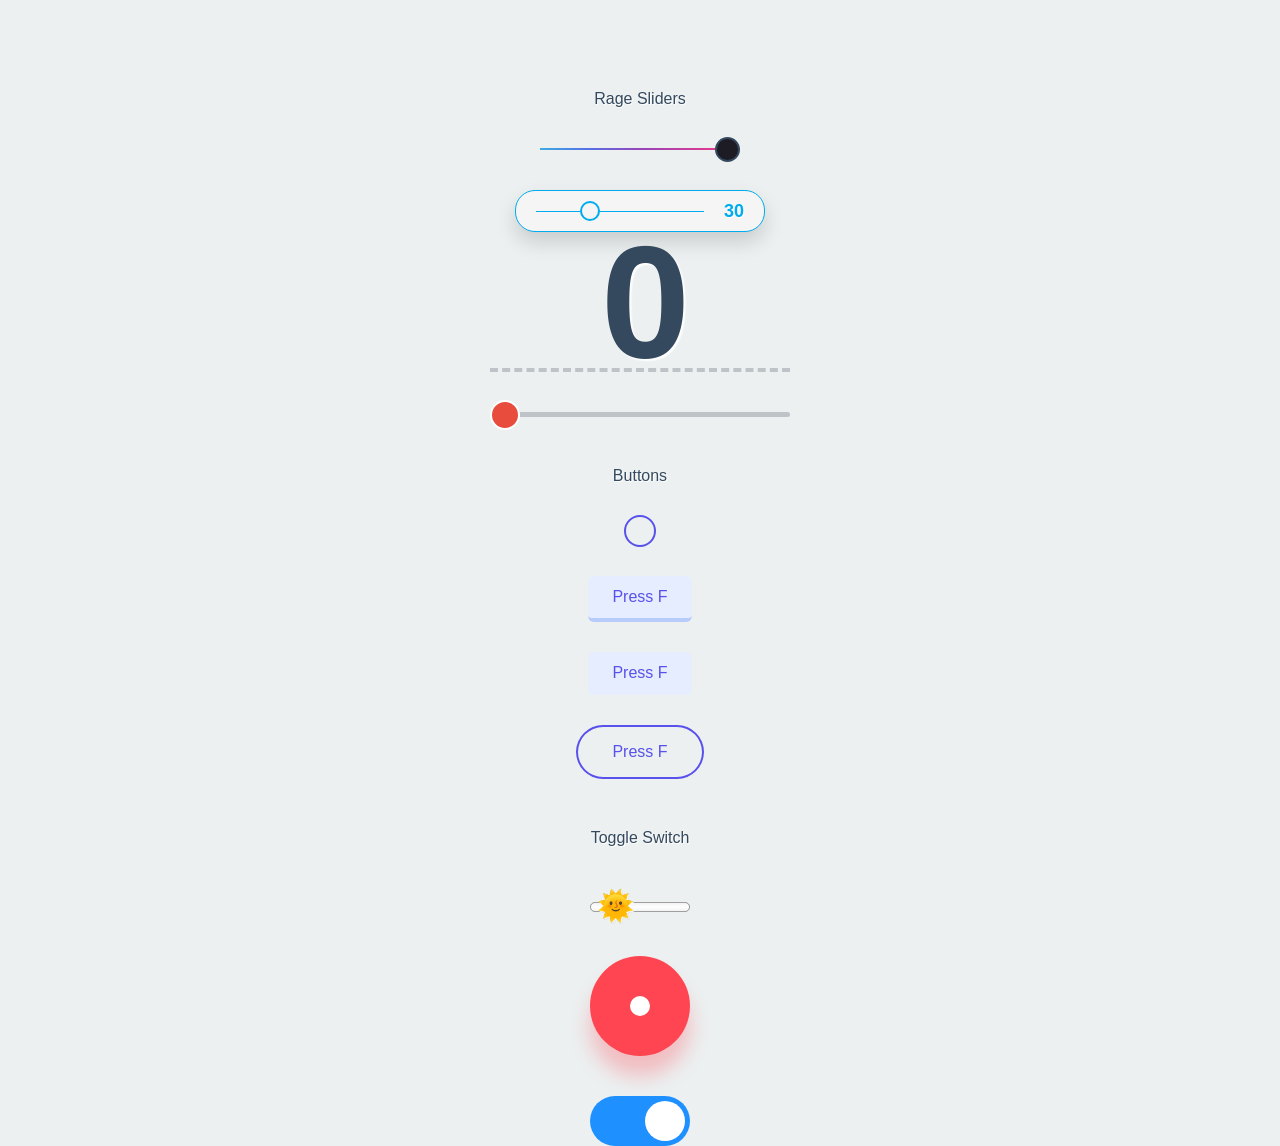
==== ui.html @ 4f842dd5 "Add files via upload" ====
<!DOCTYPE html>
<html lang="en">
<head>
    <meta charset="UTF-8">
    <meta name="viewport" content="width=device-width, initial-scale=1.0">
    <link rel="stylesheet" href="css/destyle.css">
    <link rel="stylesheet" href="css/ui.css">
    <title>Document</title>
</head>
<body>
    
    <div class="container">
        <h1>Rage Sliders</h1>
        <div class="range-container">
            <input type="range" min="-100" max="0" value="0" class="range blue"/>
        </div>
        <div class="slider">
            <input type="range" id="rageslider" min="0" max="100" value="30" oninput="slider()">
            <p id="rangeValue">30</p>
        </div>
        <div class="value-slider-container" id="value-slider-container">
            <div class="value-slider">0</div>
            <input type="range" min="0" max="10" step="1" value="0">
        </div>
        <h1>Buttons </h1>
        <button class="radiusPulse"></button>
        <div class="pressDownButton-container">
            <button type="submit" class="pressDownButton">Press F</button>
        </div>
        <button class="circleScaleBtn">Press F</button>
        <button class="magnifyBorder">Press F</button>
        <h1>Toggle Switch </h1>
        <div class="toggle-container">
        <label class="toggle sun-moon">
            <input type="checkbox" class="toggle-checkbox">
            <div class="toggle-btn"></div>
        </label>
         </div>
         <div class="nice-but">
            <input type="checkbox" id="togglei" />
            <label for="togglei" class="toggleWrapper">
                <div class="togglei"></div>
              </label>
            </div>
            <label class="toggle-control">
                <input type="checkbox" checked="checked">
                <span class="control"></span>
              </label>
              
    </div>
<script>
    function slider(){
           rageSlider = document.querySelector('#rageslider').value
           document.querySelector("#rangeValue").innerText = rageSlider
    }
</script>
<script src="js/bluered.js"></script>
<script src="js/valueslider.js"></script>
</body>
</html>
---- css/destyle.css ----
/*! destyle.css v2.0.2 | MIT License | https://github.com/nicolas-cusan/destyle.css */

/* Reset box-model and set borders */
/* ============================================ */

*,
::before,
::after {
  box-sizing: border-box;
  border-style: solid;
  border-width: 0;
}

/* Document */
/* ============================================ */

/**
 * 1. Correct the line height in all browsers.
 * 2. Prevent adjustments of font size after orientation changes in iOS.
 * 3. Remove gray overlay on links for iOS.
 */

html {
  line-height: 1.15; /* 1 */
  -webkit-text-size-adjust: 100%; /* 2 */
  -webkit-tap-highlight-color: transparent; /* 3*/
}

/* Sections */
/* ============================================ */

/**
 * Remove the margin in all browsers.
 */

body {
  margin: 0;
}

/**
 * Render the `main` element consistently in IE.
 */

main {
  display: block;
}

/* Vertical rhythm */
/* ============================================ */

p,
table,
blockquote,
address,
pre,
iframe,
form,
figure,
dl {
  margin: 0;
}

/* Headings */
/* ============================================ */

h1,
h2,
h3,
h4,
h5,
h6 {
  font-size: inherit;
  line-height: inherit;
  font-weight: inherit;
  margin: 0;
}

/* Lists (enumeration) */
/* ============================================ */

ul,
ol {
  margin: 0;
  padding: 0;
  list-style: none;
}

/* Lists (definition) */
/* ============================================ */

dt {
  font-weight: bold;
}

dd {
  margin-left: 0;
}

/* Grouping content */
/* ============================================ */

/**
 * 1. Add the correct box sizing in Firefox.
 * 2. Show the overflow in Edge and IE.
 */

hr {
  box-sizing: content-box; /* 1 */
  height: 0; /* 1 */
  overflow: visible; /* 2 */
  border-top-width: 1px;
  margin: 0;
  clear: both;
  color: inherit;
}

/**
 * 1. Correct the inheritance and scaling of font size in all browsers.
 * 2. Correct the odd `em` font sizing in all browsers.
 */

pre {
  font-family: monospace, monospace; /* 1 */
  font-size: inherit; /* 2 */
}

address {
  font-style: inherit;
}

/* Text-level semantics */
/* ============================================ */

/**
 * Remove the gray background on active links in IE 10.
 */

a {
  background-color: transparent;
  text-decoration: none;
  color: inherit;
}

/**
 * 1. Remove the bottom border in Chrome 57-
 * 2. Add the correct text decoration in Chrome, Edge, IE, Opera, and Safari.
 */

abbr[title] {
  text-decoration: underline; /* 2 */
  text-decoration: underline dotted; /* 2 */
}

/**
 * Add the correct font weight in Chrome, Edge, and Safari.
 */

b,
strong {
  font-weight: bolder;
}

/**
 * 1. Correct the inheritance and scaling of font size in all browsers.
 * 2. Correct the odd `em` font sizing in all browsers.
 */

code,
kbd,
samp {
  font-family: monospace, monospace; /* 1 */
  font-size: inherit; /* 2 */
}

/**
 * Add the correct font size in all browsers.
 */

small {
  font-size: 80%;
}

/**
 * Prevent `sub` and `sup` elements from affecting the line height in
 * all browsers.
 */

sub,
sup {
  font-size: 75%;
  line-height: 0;
  position: relative;
  vertical-align: baseline;
}

sub {
  bottom: -0.25em;
}

sup {
  top: -0.5em;
}

/* Embedded content */
/* ============================================ */

/**
 * Prevent vertical alignment issues.
 */

img,
embed,
object,
iframe {
  vertical-align: bottom;
}

/* Forms */
/* ============================================ */

/**
 * Reset form fields to make them styleable
 */

button,
input,
optgroup,
select,
textarea {
  -webkit-appearance: none;
  appearance: none;
  vertical-align: middle;
  color: inherit;
  font: inherit;
  background: transparent;
  padding: 0;
  margin: 0;
  outline: 0;
  border-radius: 0;
  text-align: inherit;
}

/**
 * Reset radio and checkbox appearance to preserve their look in iOS.
 */

[type="checkbox"] {
  -webkit-appearance: checkbox;
  appearance: checkbox;
}

[type="radio"] {
  -webkit-appearance: radio;
  appearance: radio;
}

/**
 * Show the overflow in IE.
 * 1. Show the overflow in Edge.
 */

button,
input {
  /* 1 */
  overflow: visible;
}

/**
 * Remove the inheritance of text transform in Edge, Firefox, and IE.
 * 1. Remove the inheritance of text transform in Firefox.
 */

button,
select {
  /* 1 */
  text-transform: none;
}

/**
 * Correct the inability to style clickable types in iOS and Safari.
 */

button,
[type="button"],
[type="reset"],
[type="submit"] {
  cursor: pointer;
  -webkit-appearance: none;
  appearance: none;
}

button[disabled],
[type="button"][disabled],
[type="reset"][disabled],
[type="submit"][disabled] {
  cursor: default;
}

/**
 * Remove the inner border and padding in Firefox.
 */

button::-moz-focus-inner,
[type="button"]::-moz-focus-inner,
[type="reset"]::-moz-focus-inner,
[type="submit"]::-moz-focus-inner {
  border-style: none;
  padding: 0;
}

/**
 * Restore the focus styles unset by the previous rule.
 */

button:-moz-focusring,
[type="button"]:-moz-focusring,
[type="reset"]:-moz-focusring,
[type="submit"]:-moz-focusring {
  outline: 1px dotted ButtonText;
}

/**
 * Remove arrow in IE10 & IE11
 */

select::-ms-expand {
  display: none;
}

/**
 * Remove padding
 */

option {
  padding: 0;
}

/**
 * Reset to invisible
 */

fieldset {
  margin: 0;
  padding: 0;
  min-width: 0;
}

/**
 * 1. Correct the text wrapping in Edge and IE.
 * 2. Correct the color inheritance from `fieldset` elements in IE.
 * 3. Remove the padding so developers are not caught out when they zero out
 *    `fieldset` elements in all browsers.
 */

legend {
  color: inherit; /* 2 */
  display: table; /* 1 */
  max-width: 100%; /* 1 */
  padding: 0; /* 3 */
  white-space: normal; /* 1 */
}

/**
 * Add the correct vertical alignment in Chrome, Firefox, and Opera.
 */

progress {
  vertical-align: baseline;
}

/**
 * Remove the default vertical scrollbar in IE 10+.
 */

textarea {
  overflow: auto;
}

/**
 * Correct the cursor style of increment and decrement buttons in Chrome.
 */

[type="number"]::-webkit-inner-spin-button,
[type="number"]::-webkit-outer-spin-button {
  height: auto;
}

/**
 * 1. Correct the outline style in Safari.
 */

[type="search"] {
  outline-offset: -2px; /* 1 */
}

/**
 * Remove the inner padding in Chrome and Safari on macOS.
 */

[type="search"]::-webkit-search-decoration {
  -webkit-appearance: none;
}

/**
 * 1. Correct the inability to style clickable types in iOS and Safari.
 * 2. Change font properties to `inherit` in Safari.
 */

::-webkit-file-upload-button {
  -webkit-appearance: button; /* 1 */
  font: inherit; /* 2 */
}

/**
 * Clickable labels
 */

label[for] {
  cursor: pointer;
}

/* Interactive */
/* ============================================ */

/*
 * Add the correct display in Edge, IE 10+, and Firefox.
 */

details {
  display: block;
}

/*
 * Add the correct display in all browsers.
 */

summary {
  display: list-item;
}

/*
 * Remove outline for editable content.
 */

[contenteditable] {
  outline: none;
}

/* Table */
/* ============================================ */

table {
  border-collapse: collapse;
  border-spacing: 0;
}

caption {
  text-align: left;
}

td,
th {
  vertical-align: top;
  padding: 0;
}

th {
  text-align: left;
  font-weight: bold;
}

/* Misc */
/* ============================================ */

/**
 * Add the correct display in IE 10+.
 */

template {
  display: none;
}

/**
 * Add the correct display in IE 10.
 */

[hidden] {
  display: none;
}
---- css/ui.css ----
.container {
    display: flex;
    flex-direction: column;
    width: 100%;
    align-items: center;

}
/* 


*/
h1{
    margin-top: 50px;
}


.range {
    -webkit-appearance: none;
    -moz-appearance: none;
    position: relative;
    width: 200px;
    margin: 40px 40px;
   
  }
  
.range-container  input[type=range]::-webkit-slider-runnable-track {
    -webkit-appearance: none;
    background: rgba(59,173,227,1);
    background: -moz-linear-gradient(45deg, rgba(59,173,227,1) 0%, rgba(87,111,230,1) 25%, rgba(152,68,183,1) 51%, rgba(255,53,127,1) 100%);
    background: -webkit-gradient(left bottom, right top, color-stop(0%, rgba(59,173,227,1)), color-stop(25%, rgba(87,111,230,1)), color-stop(51%, rgba(152,68,183,1)), color-stop(100%, rgba(255,53,127,1)));
    background: -webkit-linear-gradient(45deg, rgba(59,173,227,1) 0%, rgba(87,111,230,1) 25%, rgba(152,68,183,1) 51%, rgba(255,53,127,1) 100%);
    background: -o-linear-gradient(45deg, rgba(59,173,227,1) 0%, rgba(87,111,230,1) 25%, rgba(152,68,183,1) 51%, rgba(255,53,127,1) 100%);
    background: -ms-linear-gradient(45deg, rgba(59,173,227,1) 0%, rgba(87,111,230,1) 25%, rgba(152,68,183,1) 51%, rgba(255,53,127,1) 100%);
    background: linear-gradient(45deg, rgba(59,173,227,1) 0%, rgba(87,111,230,1) 25%, rgba(152,68,183,1) 51%, rgba(255,53,127,1) 100%);
    filter: progid:DXImageTransform.Microsoft.gradient( startColorstr='#3bade3 ', endColorstr='#ff357f ', GradientType=1 );
    height: 2px;
  }
  
.range-container  input[type=range]:focus {
    outline: none;
  }
  
.range-container  input[type=range]::-moz-range-track {
    -moz-appearance: none;
    background: rgba(59,173,227,1);
    background: -moz-linear-gradient(45deg, rgba(59,173,227,1) 0%, rgba(87,111,230,1) 25%, rgba(152,68,183,1) 51%, rgba(255,53,127,1) 100%);
    background: -webkit-gradient(left bottom, right top, color-stop(0%, rgba(59,173,227,1)), color-stop(25%, rgba(87,111,230,1)), color-stop(51%, rgba(152,68,183,1)), color-stop(100%, rgba(255,53,127,1)));
    background: -webkit-linear-gradient(45deg, rgba(59,173,227,1) 0%, rgba(87,111,230,1) 25%, rgba(152,68,183,1) 51%, rgba(255,53,127,1) 100%);
    background: -o-linear-gradient(45deg, rgba(59,173,227,1) 0%, rgba(87,111,230,1) 25%, rgba(152,68,183,1) 51%, rgba(255,53,127,1) 100%);
    background: -ms-linear-gradient(45deg, rgba(59,173,227,1) 0%, rgba(87,111,230,1) 25%, rgba(152,68,183,1) 51%, rgba(255,53,127,1) 100%);
    background: linear-gradient(45deg, rgba(59,173,227,1) 0%, rgba(87,111,230,1) 25%, rgba(152,68,183,1) 51%, rgba(255,53,127,1) 100%);
    filter: progid:DXImageTransform.Microsoft.gradient( startColorstr='#3bade3 ', endColorstr='#ff357f ', GradientType=1 );
    height: 2px;
  }
  
.range-container  input[type=range]::-webkit-slider-thumb {
    -webkit-appearance: none;
    border: 2px solid;
    border-radius: 50%;
    height: 25px;
    width: 25px;
    max-width: 80px;
    position: relative;
    bottom: 11px;
    background-color: #1d1c25;
    cursor: -webkit-grab;
  
    -webkit-transition: border 1000ms ease;
    transition: border 1000ms ease;
  }
  
.range-container  input[type=range]::-moz-range-thumb {
    -moz-appearance: none;
    border: 2px solid;
    border-radius: 50%;
    height: 25px;
    width: 25px;
    max-width: 80px;
    position: relative;
    bottom: 11px;
    background-color: #1d1c25;
    cursor: -moz-grab;
    -moz-transition: border 1000ms ease;
    transition: border 1000ms ease;
  }
  
  
  
  .range.blue::-webkit-slider-thumb {
     border-color: rgb(59,173,227);
  }
  
  .range.ltpurple::-webkit-slider-thumb {
     border-color: rgb(87,111,230);
  }
  
  .range.purple::-webkit-slider-thumb {
     border-color: rgb(152,68,183);
  }
  
  .range.pink::-webkit-slider-thumb {
     border-color: rgb(255,53,127);
  }
  
  .range.blue::-moz-range-thumb {
     border-color: rgb(59,173,227);
  }
  
  .range.ltpurple::-moz-range-thumb {
     border-color: rgb(87,111,230);
  }
  
  .range.purple::-moz-range-thumb {
     border-color: rgb(152,68,183);
  }
  
  .range.pink::-moz-range-thumb {
     border-color: rgb(255,53,127);
  }
  
.range-container  input[type=range]::-webkit-slider-thumb:active {
    cursor: -webkit-grabbing;
  }
  
.range-container  input[type=range]::-moz-range-thumb:active {
    cursor: -moz-grabbing;
  }


  .slider {
    
    width:250px;
    height:30px;
    padding:20px;
    background:#f5f5f5;
    border:1px solid #00acee;
    border-radius:20px;
    display:flex;
    align-items:center;
    box-shadow:0px 10px 20px rgba(0,0,0,0.15);
  }
  .slider p {
    font-size:18px;
    font-weight:600;
    font-family:sans-serif;
    padding-left:20px;
    color:#00acee;
  }
  .slider input[type="range"] {
    -webkit-appearance:none !important;
    width:200px;
    height:1px;
    background:#00acee;
    border:none;
    outline:none;
  }
  .slider input[type="range"]::-webkit-slider-thumb {
    -webkit-appearance:none !important;
    width:20px;
    height:20px;
    background:#f5f5f5;
    border:2px solid #00acee;
    border-radius:50%;
    cursor:pointer;
  }
  .slider input[type="range"]::-webkit-slider-thumb:hover {
    background:#00acee;
  }
@import url(https://fonts.googleapis.com/css?family=Dosis:700);
body {
  font-family: "Dosis", Helvetica, Arial, sans-serif; 
  background: #ecf0f1;
  color: #34495e;
  padding-top: 40px;
  text-shadow: white 1px 1px 1px;
}
.value-slider {
  border-bottom: 4px dashed #bdc3c7;
  text-align: center;
  font-weight: bold;
  font-size: 10em;
  width: 300px; 
  height: 100px;
  line-height: 60px;
  margin: 40px auto;
  letter-spacing: -.07em;
  text-shadow: white 2px 2px 2px;
}
.value-slider-container input[type="range"] {
  display: block;
  -webkit-appearance: none;
  background-color: #bdc3c7;
  width: 300px;
  height: 5px;
  border-radius: 5px;
  margin: 0 auto;
  outline: 0;
}
.value-slider-container input[type="range"]::-webkit-slider-thumb {
  -webkit-appearance: none;
  background-color: #e74c3c;
  width: 30px;
  height: 30px;
  border-radius: 50%;
  border: 2px solid white;
  cursor: pointer;
  transition: .3s ease-in-out;
}​
.value-slider-container  input[type="range"]::-webkit-slider-thumb:hover {
    background-color: white;
    border: 2px solid #e74c3c;
  }
.value-slider-container  input[type="range"]::-webkit-slider-thumb:active {
    transform: scale(1.6);
  }
button{
    
}
  .radiusPulse {
    padding: 15px;
    margin-top: 30px;
    position: relative;
}

.radiusPulse::before {
    content: "";
    position: absolute;
    top: -1px;
    bottom: -1px;
    right: -1px;
    left: -1px;
    background-color: hsl(243, 80%, 62%);
    border-radius: 50%;
    transform: scale(0);
    transition: transform .1s cubic-bezier(.215,.61,.355,1);
}

.radiusPulse::after {
    content: "";
    position: absolute;
    top: -1px;
    bottom: -1px;
    right: -1px;
    left: -1px;
    border: 2px solid hsl(243, 80%, 62%);
    border-radius: 50%;
    transform: scale(1);
    opacity: 1;
    transition: opacity .3s cubic-bezier(.215,.61,.355,1),transform .3s cubic-bezier(.215,.61,.355,1);
}

.radiusPulse:active::before {
    transform: scale(1);
}

.radiusPulse:active::after {
    transform: scale(1.2);
    opacity: 0;
}
.pressDownButton {
    background-color: hsl(222, 100%, 95%);
    padding: 12px 24px;
    color: hsl(243, 80%, 62%);
    border-radius: 6px;
    border-bottom: 4px solid hsl(221, 89%, 85%);
    transition: all 0.1s ease-in-out;
}

.pressDownButton:hover {
    border-bottom-width: 0;
    margin-top: 3px;
}
.pressDownButton-container{
    margin-top: 30px;
}
.circleScaleBtn {
    margin-top: 30px;
    padding: 12px 24px;
    background-color: hsl(222, 100%, 95%);
    color: hsl(243, 80%, 62%);
    position: relative;
    border-radius: 6px;
    overflow: hidden;
    z-index: 1;
}

.circleScaleBtn span {
    z-index: 1;
    position: relative;
}

.circleScaleBtn::before {
    content: '';
    position: absolute;
    top: 50%;
    left: 50%;
    width: 140px;
    height: 140px;
    border-radius: 50%;
    transform: translate3d(-50%,-50%,0) scale3d(0,0,0);
    transition: opacity .4s cubic-bezier(.19,1,.22,1),transform .75s cubic-bezier(.19,1,.22,1);
    background-color: hsl(243, 80%, 62%);
    opacity: 0;
}

.circleScaleBtn:hover span {
    color: hsl(222, 100%, 95%);
}

.circleScaleBtn:hover::before {
    opacity: 1;
    transition-duration: .85s;
    transform: translate3d(-50%,-50%,0) scale3d(1,1,1)
}
.magnifyBorder {
    margin-top: 30px;
    padding: 18px 36px;
    border-radius: 61px;
    box-shadow: inset 0 0 0 2px hsl(243, 80%, 62%);
    transition: 300ms box-shadow cubic-bezier(0.4, 0, 0.6, 1), 300ms background-color cubic-bezier(0.4, 0, 0.6, 1), 300ms color cubic-bezier(0.4, 0, 0.6, 1);;
    color: hsl(243, 80%, 62%);
}

.magnifyBorder:hover {
    box-shadow: inset 0 0 0 4px hsl(243, 80%, 62%);
    color: hsl(243, 80%, 62%);
}
.toggle-container{
    margin-top: 50px;
    margin-bottom: 40px;
    display: flex;
    max-width: 200px;
    height: auto;
}
.toggle {
    margin-top: 40px;
    margin-bottom: 50px;
    position: relative;
    width: 100px;
    height: 10px;
    border-radius: 0.5em;
    border: 0.015em solid #9f9f9f;
    background-image: linear-gradient(#f2f2f2, #fff, #f2f2f2);
margin: 0.26em 0.15em;
    cursor: pointer;
filter: drop-shadow(0.015em 0.015em 0.01em rgba(0, 0, 0, 0.3))
}
.toggle-btn::after {
    position: absolute;
    top: -14px;
left: 0;
    width: 50%;
    font-size: 30px;
    text-align: center;
    transition: all 500ms cubic-bezier(0.34, 0.78, 0.55, 1.4);
}

.toggle-checkbox {
    position: absolute;
    visibility: hidden;
}

.toggle-checkbox:checked + .toggle-btn::after {
left: 50%;
}
.sun-moon .toggle-checkbox:checked + .toggle-btn::after {
    content: '🌚';
}
.sun-moon .toggle-btn::after {
    content: '🌞';
}

body .toggleWrapper {
	z-index: 3;
	display: flex;
	align-items: center;
	justify-content: center;
	cursor: pointer;
	transition: all .2s;
	width: 100px;
	height: 100px;
	border-radius: 50%;
	background-color: #fe4551;
	box-shadow: 0 20px 20px 0 rgba(254, 69, 81, 0.3);
}
body .toggleWrapper:active {
	width: 95px;
	height: 95px;
	box-shadow: 0 15px 15px 0 rgba(254, 69, 81, 0.5);
}   
body .toggleWrapper:active .togglei {
	height: 17px;
	width: 17px;
}
body .toggleWrapper .togglei {
	transition: all 0.2s ease-in-out;
	height: 20px;
	width: 20px;
	background-color: transparent;
	border: 10px solid #fff;
	border-radius: 50%;
	cursor: pointer;
	animation: red .7s linear forwards;
}
body input:checked + .toggleWrapper {
	background-color: #48e98a;
	box-shadow: 0 20px 20px 0 rgba(72, 233, 138, 0.3);
}
body input:checked + .toggleWrapper:active {
	box-shadow: 0 15px 15px 0 rgba(72, 233, 138, 0.5);
}
body input:checked + .toggleWrapper .togglei {
	width: 0;
	background-color: #fff;
	border-color: transparent;
	border-radius: 30px;
	animation: green .7s linear forwards !important;
}
.nice-but input{
    display: none;
}
@keyframes red {
	0% {
		height: 30px;
		width: 0;
		border-width: 5px;
	}

	55% {
		height: 13px;
		width: 27px;
		border-width: 10px;
	}

	70% {
		height: 20px;
		width: 20px;
		border-width: 10px;
	}

	85% {
		height: 15px;
		width: 25px;
		border-width: 10px;
	}

	100% {
		height: 20px;
		width: 20px;
		border-width: 10px;
	}
}

@keyframes green {
	0% {
		height: 20px;
		width: 20px;
		border-width: 10px;
	}

	25%, 55%, 85% {
		height: 30px;
		width: 5px;
		border-width: 5px;
	}

	40%, 70%, 100% {
		height: 30px;
		width: 0;
		border-width: 5px;
	}
}


.toggle-control {
	display: block;
	position: relative;
	padding-left: 100px;
    margin-bottom: 12px;
    margin-top: 40px;
	cursor: pointer;
	font-size: 22px;
	user-select: none;
}

.toggle-control input {
	position: absolute;
	opacity: 0;
	cursor: pointer;
	height: 0;
	width: 0;
}

.toggle-control input:checked ~ .control {
	background-color: dodgerblue;
}

.toggle-control input:checked ~ .control:after {
	left: 55px;
}

.toggle-control .control {
	position: absolute;
	top: 0;
	left: 0;
	height: 50px;
	width: 100px;
	border-radius: 25px;
	background-color: darkgray;
	transition: background-color 0.15s ease-in;
}

.toggle-control .control:after {
	content: "";
	position: absolute;
	left: 5px;
	top: 5px;
	width: 40px;
	height: 40px;
	border-radius: 25px;
	background: white;
	transition: left 0.15s ease-in;
}
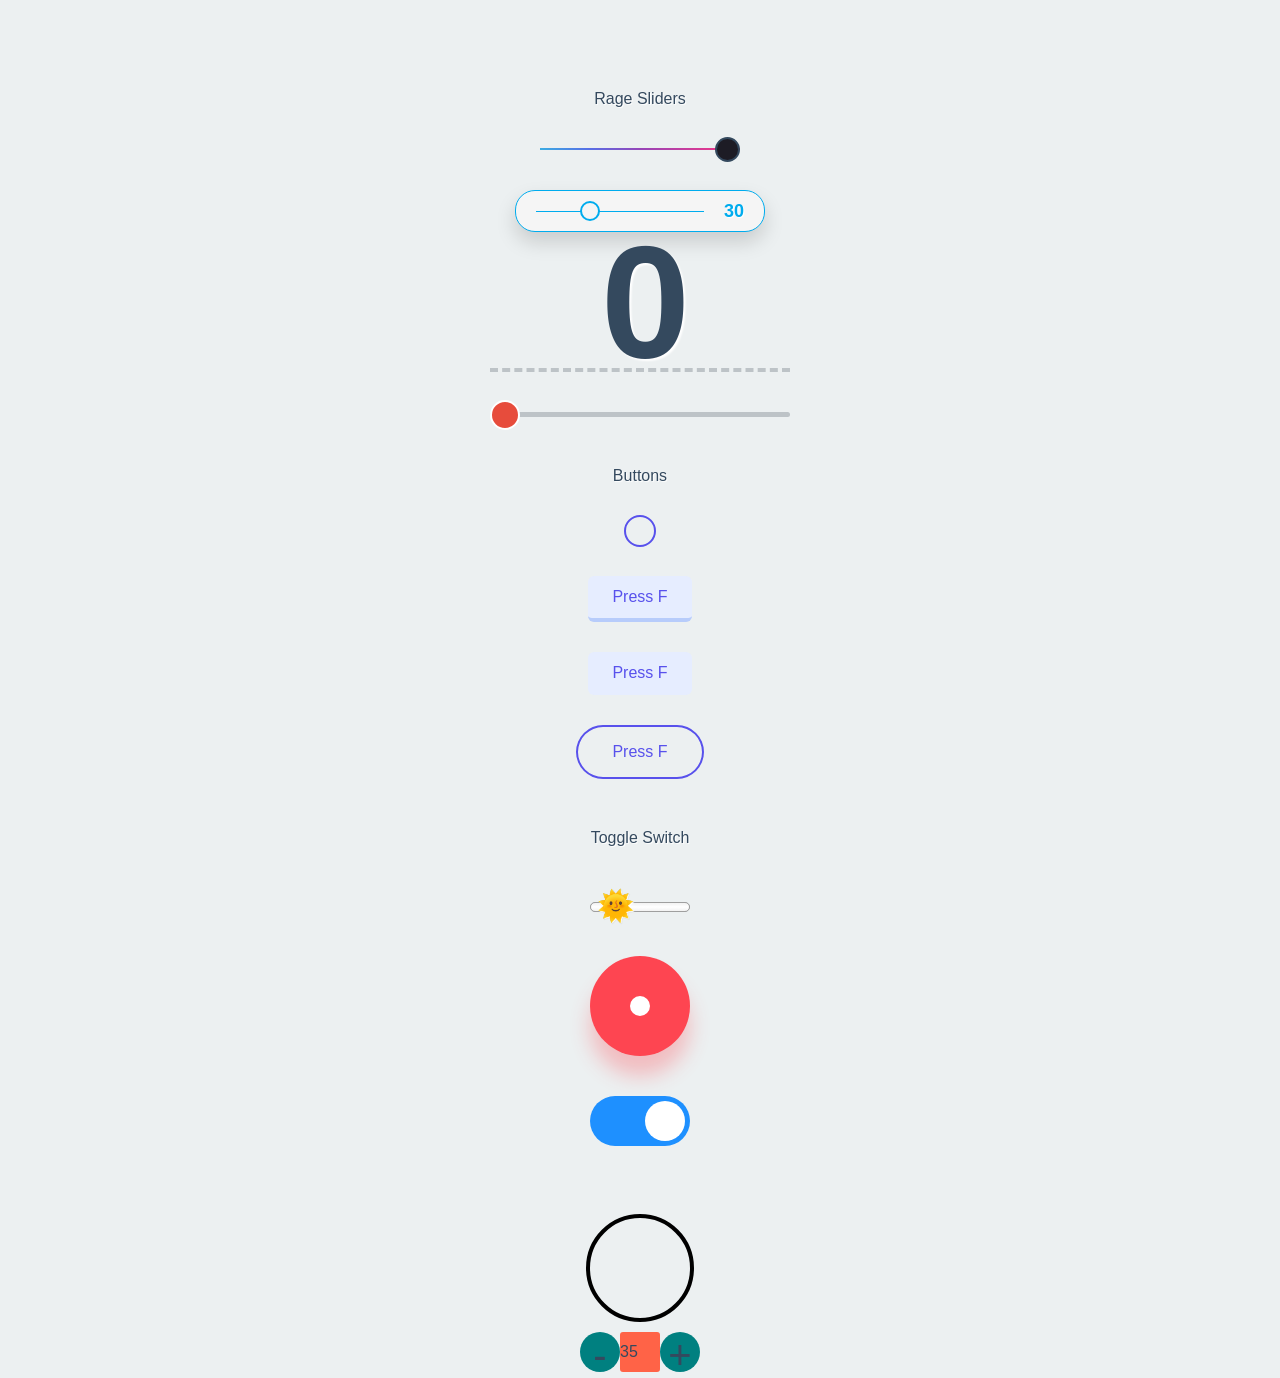
==== commit 057c70f5: "addd" ====
--- a/ui.html
+++ b/ui.html
@@ -46,9 +46,52 @@
                 <input type="checkbox" checked="checked">
                 <span class="control"></span>
               </label>
-              
+        <div id="circle-container">
+     
+                <!--radius = (width / 2) - (strokeWidth * 2)-->
+            <svg
+                class="progress-ring"
+                width="120"
+                height="120">
+               <circle
+                 class="progress-ring__circle"
+                 stroke="black"
+                 stroke-width="4"
+                 fill="transparent"
+                 r="52"
+                 cx="60"
+                 cy="60"/>
+             </svg>
+            <div class="circle-input">
+                <button id="min" onclick="dec()">-</button>
+                
+                    
+            
+                <input
+                    value="35"
+                    name="number"
+                    type="number"
+                    step="5"
+                    min="0"
+                    max="100"
+                    placeholder="progress"
+                    >
+                    <button id="plus" onclick="inc()">+</button> 
+            </div>
+        </div>        
     </div>
 <script>
+     function inc() {
+        let number = document.querySelector('[name="number"]');
+        number.value = parseInt(number.value) + 1;
+        }
+
+        function dec() {
+        let number = document.querySelector('[name="number"]');
+            if (parseInt(number.value) > 0) {
+            number.value = parseInt(number.value) - 1;
+        }
+    }
     function slider(){
            rageSlider = document.querySelector('#rageslider').value
            document.querySelector("#rangeValue").innerText = rageSlider
@@ -57,4 +100,4 @@
 <script src="js/bluered.js"></script>
 <script src="js/valueslider.js"></script>
 </body>
-</html>+</html>
--- a/css/ui.css
+++ b/css/ui.css
@@ -520,4 +520,46 @@
 	border-radius: 25px;
 	background: white;
 	transition: left 0.15s ease-in;
-}+}
+input[type="number"] {
+    -webkit-appearance: textfield;
+    -moz-appearance: textfield;
+    appearance: textfield;
+}
+
+input[type=number]::-webkit-inner-spin-button,
+input[type=number]::-webkit-outer-spin-button {
+    -webkit-appearance: none;
+}
+#circle-container{
+    position: relative;
+    margin-top: 100px;
+    max-width: 120px;
+    max-height: 120px;
+
+}
+.progress-ring__circle {
+    transition: 0.35s stroke-dashoffset;
+  
+    transform: rotate(-90deg);
+    transform-origin: 50% 50%;
+}
+#circle-container input{
+    background-color: tomato;
+    height: 40px;
+    width: 40px;
+    border-radius: 3px;
+}
+.circle-input{
+    display: flex;
+    justify-content: space-between;
+    align-items: center;
+}
+.circle-input button{
+    background-color: teal;
+    width: 40px;
+    height: 40px;
+    text-align: center;
+    font-size: 40px;
+    border-radius: 50%;
+}
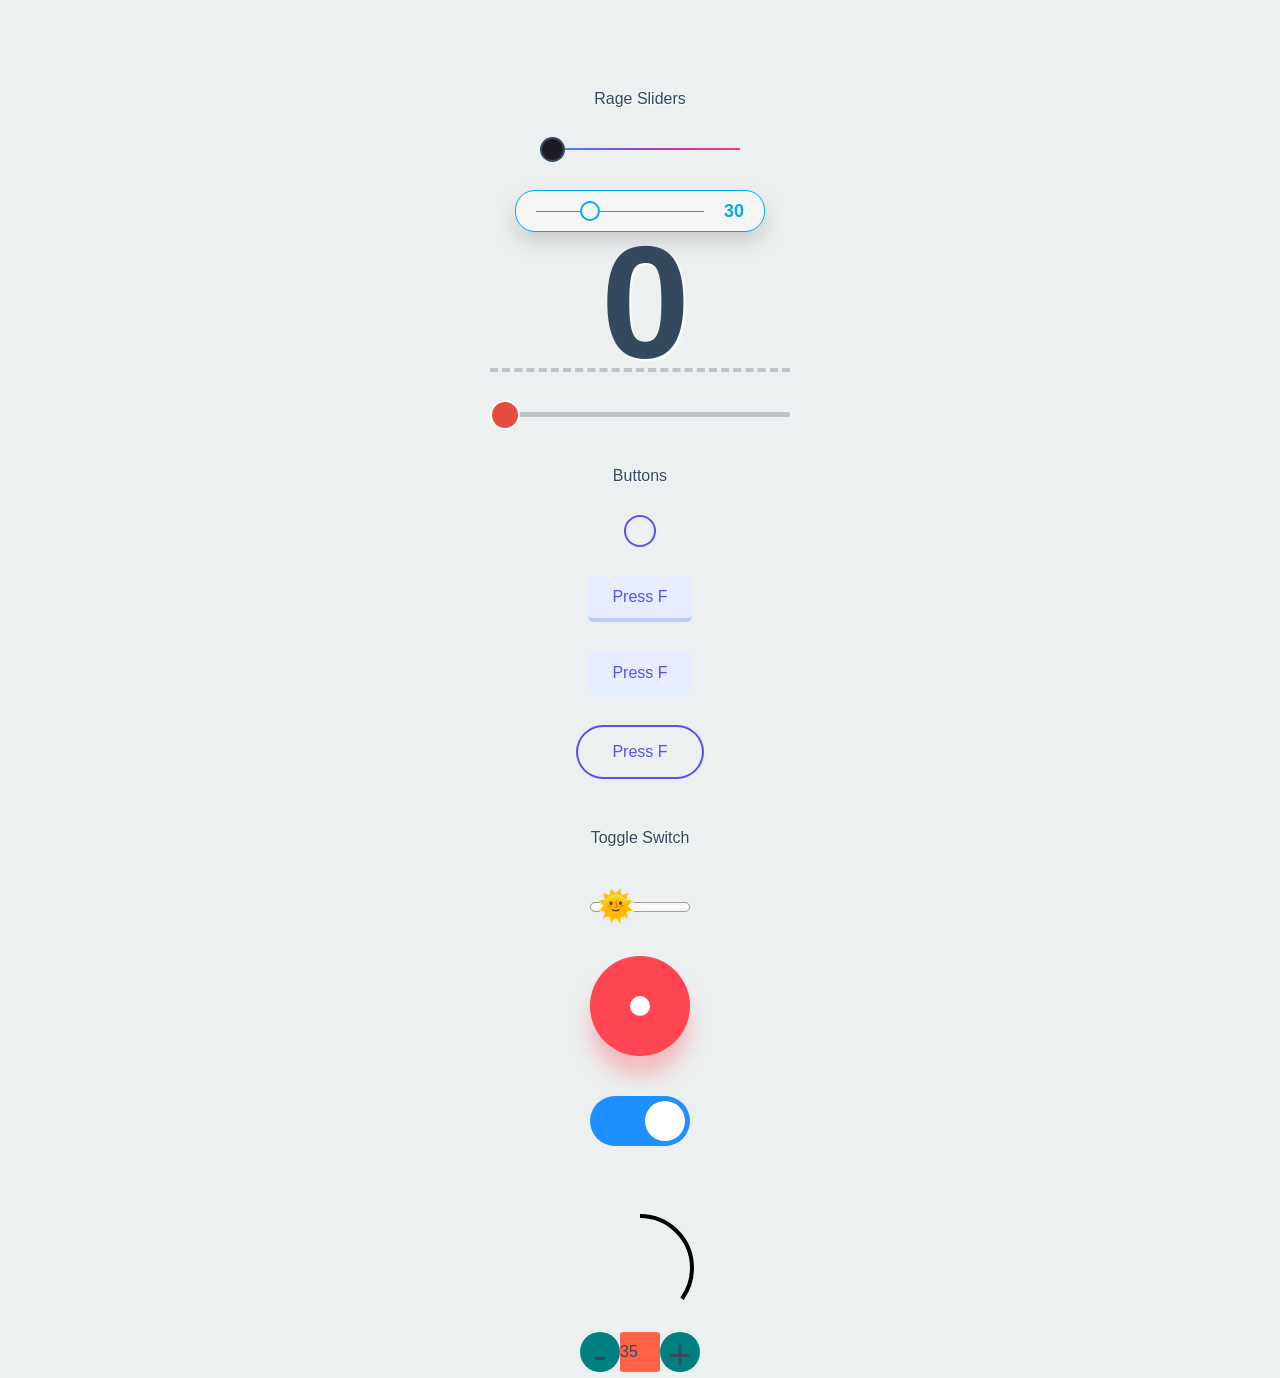
==== commit 41ff9a23: "dsadsd sadsadd" ====
--- a/ui.html
+++ b/ui.html
@@ -78,10 +78,11 @@
                     >
                     <button id="plus" onclick="inc()">+</button> 
             </div>
-        </div>        
+        </div>
+               
     </div>
 <script>
-     function inc() {
+    function inc() {
         let number = document.querySelector('[name="number"]');
         number.value = parseInt(number.value) + 1;
         }
@@ -91,7 +92,7 @@
             if (parseInt(number.value) > 0) {
             number.value = parseInt(number.value) - 1;
         }
-    }
+}
     function slider(){
            rageSlider = document.querySelector('#rageslider').value
            document.querySelector("#rangeValue").innerText = rageSlider
@@ -100,4 +101,4 @@
 <script src="js/bluered.js"></script>
 <script src="js/valueslider.js"></script>
 </body>
-</html>
+</html>
--- a/css/ui.css
+++ b/css/ui.css
@@ -562,4 +562,4 @@
     text-align: center;
     font-size: 40px;
     border-radius: 50%;
-}
+}
